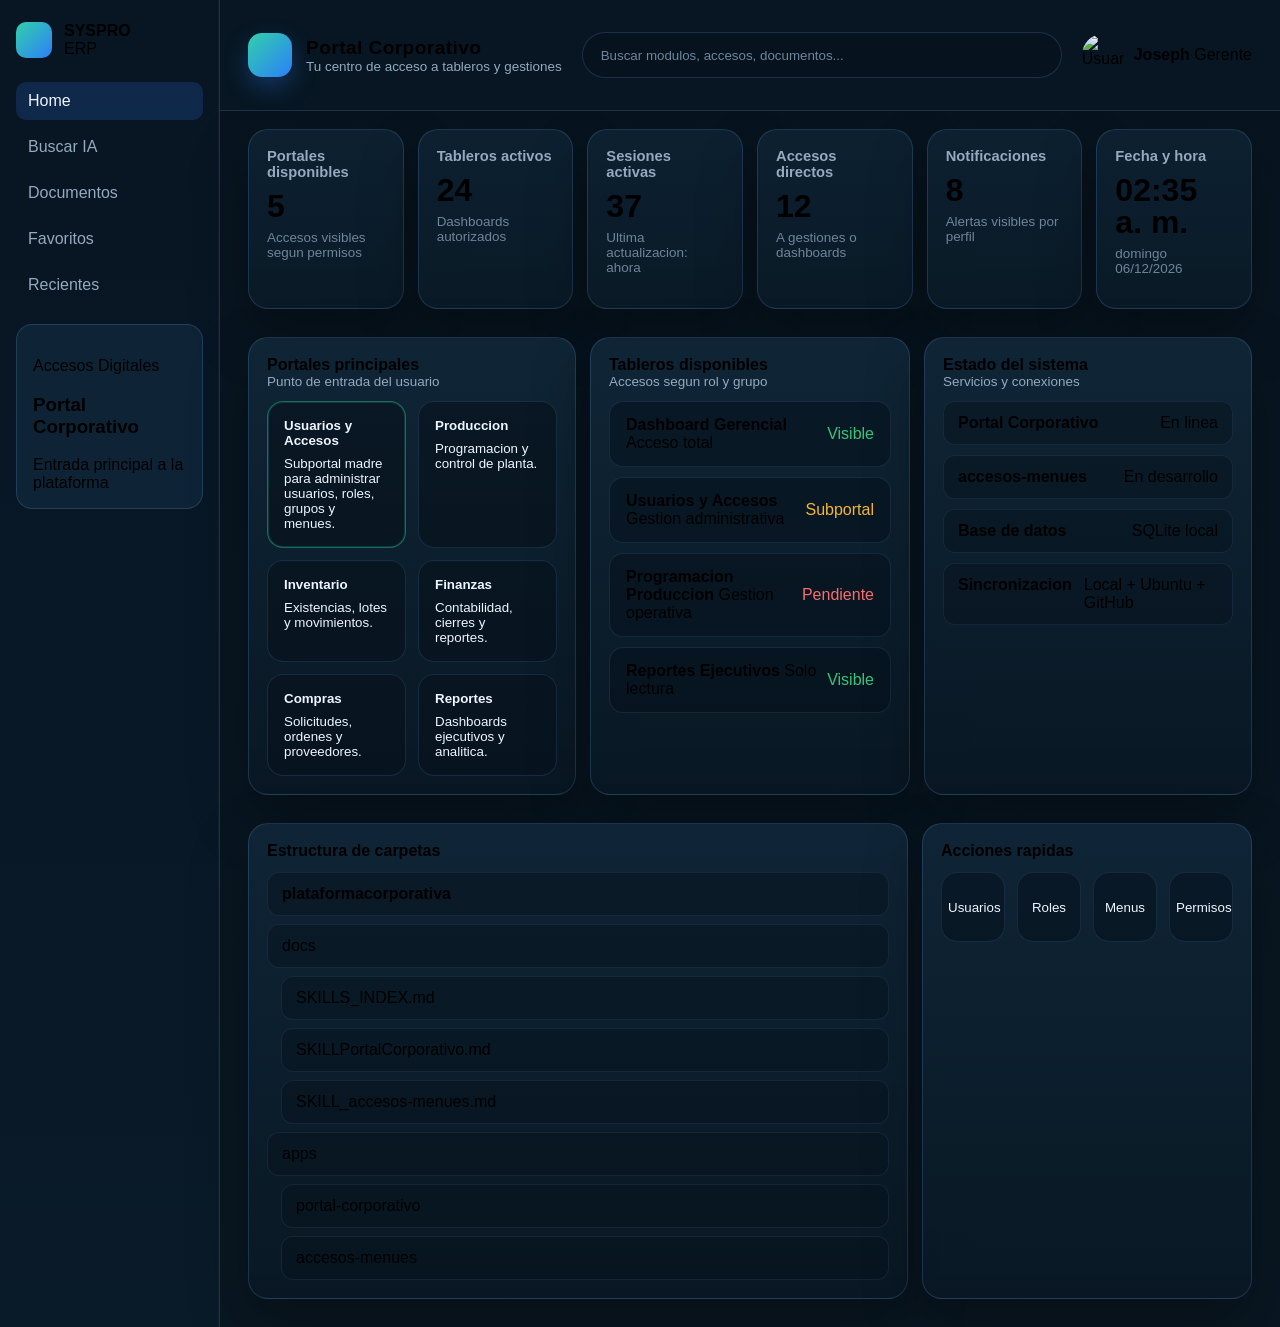
==== apps/portal-corporativo/index.html @ 5321701c "Auto sync plataformacorporativa" ====
<!doctype html>
<html lang="es">
  <head>
    <meta charset="utf-8" />
    <meta name="viewport" content="width=device-width, initial-scale=1" />
    <title>Portal Corporativo</title>
    <link rel="stylesheet" href="styles.css" />
  </head>
  <body>
    <div class="portal-corporativo-preview">
      <aside class="portal-sidebar preview-sidebar">
        <div class="preview-sidebar-brand">
          <div class="preview-brand-mark"></div>
          <div>
            <strong>SYSPRO</strong>
            <span>ERP</span>
          </div>
        </div>

        <nav class="preview-nav">
          <a class="active" href="#">Home</a>
          <a href="#">Buscar IA</a>
          <a href="#">Documentos</a>
          <a href="#">Favoritos</a>
          <a href="#">Recientes</a>
        </nav>

        <div class="preview-launch-card">
          <p>Accesos Digitales</p>
          <h3>Portal Corporativo</h3>
          <span>Entrada principal a la plataforma</span>
        </div>
      </aside>

      <section class="preview-content">
        <header class="portal-header">
          <div class="portal-brand">
            <div class="portal-brand-mark"></div>
            <div class="portal-brand-title">
              <strong>Portal Corporativo</strong>
              <span>Tu centro de acceso a tableros y gestiones</span>
            </div>
          </div>

          <div class="portal-search">
            <input id="search" type="search" placeholder="Buscar modulos, accesos, documentos..." />
          </div>

          <div class="preview-user">
            <img src="https://images.unsplash.com/photo-1500648767791-00dcc994a43e?w=120&h=120&fit=crop&crop=face" alt="Usuario" />
            <div>
              <strong>Joseph</strong>
              <span>Gerente</span>
            </div>
          </div>
        </header>

        <main>
          <section class="portal-kpi-grid">
            <article class="portal-kpi-card">
              <h4>Portales disponibles</h4>
              <div class="value">5</div>
              <div class="meta">Accesos visibles segun permisos</div>
            </article>
            <article class="portal-kpi-card">
              <h4>Tableros activos</h4>
              <div class="value">24</div>
              <div class="meta">Dashboards autorizados</div>
            </article>
            <article class="portal-kpi-card">
              <h4>Sesiones activas</h4>
              <div class="value">37</div>
              <div class="meta">Ultima actualizacion: ahora</div>
            </article>
            <article class="portal-kpi-card">
              <h4>Accesos directos</h4>
              <div class="value">12</div>
              <div class="meta">A gestiones o dashboards</div>
            </article>
            <article class="portal-kpi-card">
              <h4>Notificaciones</h4>
              <div class="value">8</div>
              <div class="meta">Alertas visibles por perfil</div>
            </article>
            <article class="portal-kpi-card">
              <h4>Fecha y hora</h4>
              <div class="value" id="clock">09:45</div>
              <div class="meta" id="date">Lunes, 20/05/2024</div>
            </article>
          </section>

          <section class="portal-main-grid preview-main-grid">
            <article class="portal-panel preview-panel">
              <div class="portal-panel-header">
                <div>
                  <h2 class="portal-panel-title">Portales principales</h2>
                  <div class="portal-panel-subtitle">Punto de entrada del usuario</div>
                </div>
              </div>
              <div class="preview-module-grid">
                <button class="preview-module primary" data-target="accesos-menues">
                  <strong>Usuarios y Accesos</strong>
                  <span>Subportal madre para administrar usuarios, roles, grupos y menues.</span>
                </button>
                <button class="preview-module">
                  <strong>Produccion</strong>
                  <span>Programacion y control de planta.</span>
                </button>
                <button class="preview-module">
                  <strong>Inventario</strong>
                  <span>Existencias, lotes y movimientos.</span>
                </button>
                <button class="preview-module">
                  <strong>Finanzas</strong>
                  <span>Contabilidad, cierres y reportes.</span>
                </button>
                <button class="preview-module">
                  <strong>Compras</strong>
                  <span>Solicitudes, ordenes y proveedores.</span>
                </button>
                <button class="preview-module">
                  <strong>Reportes</strong>
                  <span>Dashboards ejecutivos y analitica.</span>
                </button>
              </div>
            </article>

            <article class="portal-panel preview-panel">
              <div class="portal-panel-header">
                <div>
                  <h2 class="portal-panel-title">Tableros disponibles</h2>
                  <div class="portal-panel-subtitle">Accesos segun rol y grupo</div>
                </div>
              </div>
              <div class="portal-access-grid">
                <div class="portal-access-item">
                  <div>
                    <strong>Dashboard Gerencial</strong>
                    <span>Acceso total</span>
                  </div>
                  <span class="portal-badge-success">Visible</span>
                </div>
                <div class="portal-access-item">
                  <div>
                    <strong>Usuarios y Accesos</strong>
                    <span>Gestion administrativa</span>
                  </div>
                  <span class="portal-badge-warning">Subportal</span>
                </div>
                <div class="portal-access-item">
                  <div>
                    <strong>Programacion Produccion</strong>
                    <span>Gestion operativa</span>
                  </div>
                  <span class="portal-badge-danger">Pendiente</span>
                </div>
                <div class="portal-access-item">
                  <div>
                    <strong>Reportes Ejecutivos</strong>
                    <span>Solo lectura</span>
                  </div>
                  <span class="portal-badge-success">Visible</span>
                </div>
              </div>
            </article>

            <article class="portal-panel preview-panel">
              <div class="portal-panel-header">
                <div>
                  <h2 class="portal-panel-title">Estado del sistema</h2>
                  <div class="portal-panel-subtitle">Servicios y conexiones</div>
                </div>
              </div>
              <div class="preview-status-stack">
                <div><strong>Portal Corporativo</strong><span>En linea</span></div>
                <div><strong>accesos-menues</strong><span>En desarrollo</span></div>
                <div><strong>Base de datos</strong><span>SQLite local</span></div>
                <div><strong>Sincronizacion</strong><span>Local + Ubuntu + GitHub</span></div>
              </div>
            </article>
          </section>

          <section class="portal-bottom-grid preview-bottom-grid">
            <article class="portal-footer-card">
              <h3>Estructura de carpetas</h3>
              <div class="preview-tree">
                <div class="tree-node root">plataformacorporativa</div>
                <div class="tree-node">docs</div>
                <div class="tree-node indent">SKILLS_INDEX.md</div>
                <div class="tree-node indent">SKILLPortalCorporativo.md</div>
                <div class="tree-node indent">SKILL_accesos-menues.md</div>
                <div class="tree-node">apps</div>
                <div class="tree-node indent">portal-corporativo</div>
                <div class="tree-node indent">accesos-menues</div>
              </div>
            </article>

            <article class="portal-footer-card">
              <h3>Acciones rapidas</h3>
              <div class="portal-actions preview-actions">
                <button class="portal-action">Usuarios</button>
                <button class="portal-action">Roles</button>
                <button class="portal-action">Menus</button>
                <button class="portal-action">Permisos</button>
              </div>
            </article>
          </section>
        </main>
      </section>
    </div>
    <script src="app.js"></script>
  </body>
</html>
---- apps/portal-corporativo/styles.css ----
@import url("../../docs/SKILLPortalCorporativo.css");

html,
body {
  margin: 0;
  min-height: 100%;
  background: #07141f;
}

body {
  font-family: var(--pc-font);
}

.portal-corporativo-preview {
  min-height: 100vh;
  display: grid;
  grid-template-columns: 220px 1fr;
  background: linear-gradient(180deg, #07141f 0%, #091722 100%);
}

.preview-sidebar {
  padding: 22px 16px;
}

.preview-sidebar-brand {
  display: flex;
  align-items: center;
  gap: 12px;
  margin-bottom: 24px;
}

.preview-sidebar-brand strong,
.preview-sidebar-brand span {
  display: block;
}

.preview-brand-mark {
  width: 36px;
  height: 36px;
  border-radius: 10px;
  background: linear-gradient(135deg, #31d0aa 0%, #2d7ff9 100%);
}

.preview-nav {
  display: grid;
  gap: 8px;
}

.preview-nav a {
  color: var(--pc-text-muted);
  text-decoration: none;
  padding: 10px 12px;
  border-radius: 10px;
}

.preview-nav a.active,
.preview-nav a:hover {
  background: rgba(45, 127, 249, 0.18);
  color: var(--pc-text);
}

.preview-launch-card {
  margin-top: 20px;
  padding: 16px;
  border-radius: 16px;
  border: 1px solid var(--pc-border);
  background: rgba(16, 38, 56, 0.92);
}

.preview-content {
  min-width: 0;
}

.preview-user {
  display: flex;
  align-items: center;
  gap: 10px;
}

.preview-user img {
  width: 42px;
  height: 42px;
  border-radius: 50%;
  object-fit: cover;
}

.preview-main-grid {
  margin-top: 14px;
}

.preview-panel {
  min-height: 290px;
}

.preview-module-grid {
  display: grid;
  grid-template-columns: repeat(2, minmax(0, 1fr));
  gap: 12px;
  padding: 0 18px 18px;
}

.preview-module {
  display: grid;
  gap: 8px;
  align-content: start;
  text-align: left;
  padding: 16px;
  border-radius: 16px;
  border: 1px solid rgba(124, 177, 255, 0.14);
  background: rgba(7, 18, 28, 0.6);
  color: var(--pc-text);
  cursor: pointer;
}

.preview-module.primary {
  border-color: rgba(49, 208, 170, 0.45);
  box-shadow: 0 0 0 1px rgba(49, 208, 170, 0.18) inset;
}

.preview-status-stack {
  display: grid;
  gap: 10px;
  padding: 0 18px 18px;
}

.preview-status-stack div,
.preview-tree .tree-node {
  display: flex;
  justify-content: space-between;
  gap: 12px;
  padding: 12px 14px;
  border-radius: 12px;
  border: 1px solid rgba(124, 177, 255, 0.1);
  background: rgba(7, 18, 28, 0.5);
}

.preview-tree {
  display: grid;
  gap: 8px;
}

.preview-tree .root {
  font-weight: 700;
}

.preview-tree .indent {
  margin-left: 14px;
}

.preview-actions .portal-action {
  min-height: 70px;
}

@media (max-width: 1100px) {
  .portal-corporativo-preview {
    grid-template-columns: 1fr;
  }

  .preview-sidebar {
    display: none;
  }

  .portal-kpi-grid,
  .portal-main-grid,
  .portal-bottom-grid,
  .preview-module-grid {
    grid-template-columns: 1fr;
  }
}
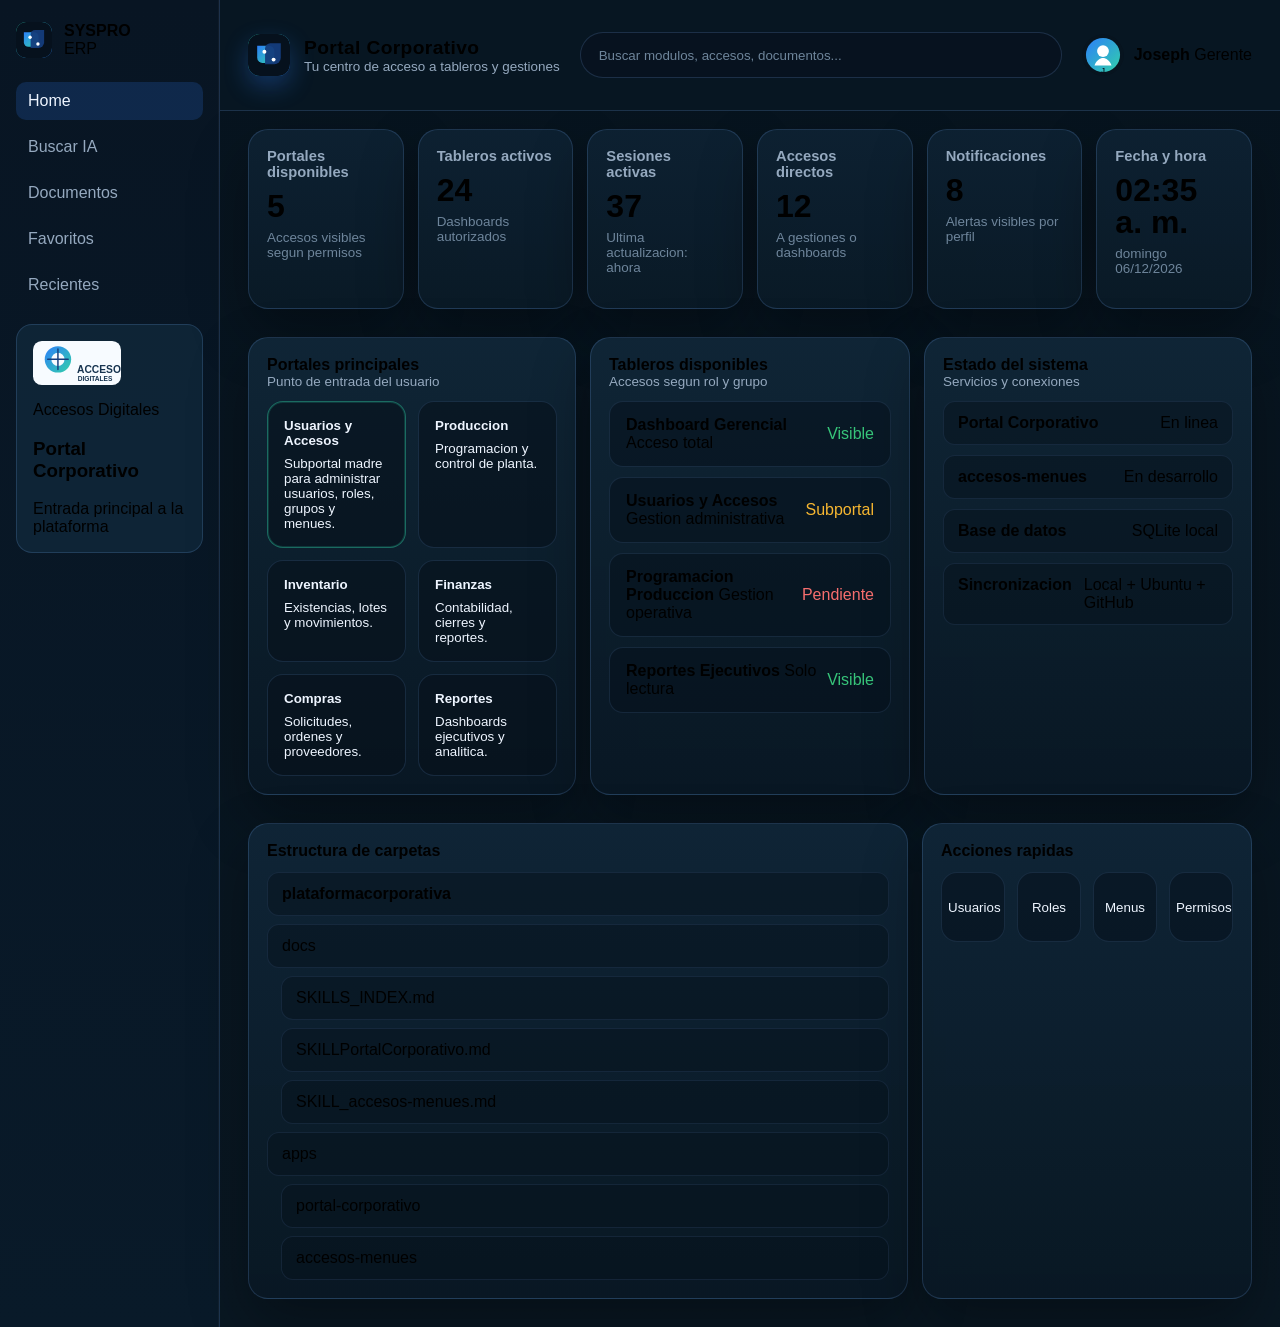
==== commit 673972ac: "Apply Gemini QA findings: platform contract, accessibility, assets, alembic" ====
--- a/apps/portal-corporativo/index.html
+++ b/apps/portal-corporativo/index.html
@@ -10,14 +10,14 @@
     <div class="portal-corporativo-preview">
       <aside class="portal-sidebar preview-sidebar">
         <div class="preview-sidebar-brand">
-          <div class="preview-brand-mark"></div>
+          <img class="preview-brand-mark" src="assets/brand-portal-corporativo.svg" alt="Portal Corporativo">
           <div>
             <strong>SYSPRO</strong>
             <span>ERP</span>
           </div>
         </div>
 
-        <nav class="preview-nav">
+        <nav class="preview-nav" aria-label="Navegacion principal">
           <a class="active" href="#">Home</a>
           <a href="#">Buscar IA</a>
           <a href="#">Documentos</a>
@@ -26,6 +26,7 @@
         </nav>
 
         <div class="preview-launch-card">
+          <img class="preview-launch-logo" src="assets/brand-accesos-digitales.svg" alt="Accesos Digitales">
           <p>Accesos Digitales</p>
           <h3>Portal Corporativo</h3>
           <span>Entrada principal a la plataforma</span>
@@ -35,7 +36,7 @@
       <section class="preview-content">
         <header class="portal-header">
           <div class="portal-brand">
-            <div class="portal-brand-mark"></div>
+            <img class="portal-brand-mark" src="assets/brand-portal-corporativo.svg" alt="Portal Corporativo">
             <div class="portal-brand-title">
               <strong>Portal Corporativo</strong>
               <span>Tu centro de acceso a tableros y gestiones</span>
@@ -47,7 +48,7 @@
           </div>
 
           <div class="preview-user">
-            <img src="https://images.unsplash.com/photo-1500648767791-00dcc994a43e?w=120&h=120&fit=crop&crop=face" alt="Usuario" />
+            <img src="assets/avatar-joseph.svg" alt="Joseph, Gerente" />
             <div>
               <strong>Joseph</strong>
               <span>Gerente</span>
@@ -84,7 +85,7 @@
             </article>
             <article class="portal-kpi-card">
               <h4>Fecha y hora</h4>
-              <div class="value" id="clock">09:45</div>
+              <div class="value" id="clock" aria-live="polite">09:45</div>
               <div class="meta" id="date">Lunes, 20/05/2024</div>
             </article>
           </section>
@@ -211,4 +212,3 @@
     <script src="app.js"></script>
   </body>
 </html>
-
--- a/apps/portal-corporativo/styles.css
+++ b/apps/portal-corporativo/styles.css
@@ -27,6 +27,14 @@
   align-items: center;
   gap: 12px;
   margin-bottom: 24px;
+}
+
+.preview-brand-mark,
+.portal-brand-mark {
+  width: 42px;
+  height: 42px;
+  border-radius: 12px;
+  object-fit: contain;
 }
 
 .preview-sidebar-brand strong,
@@ -65,6 +73,13 @@
   border-radius: 16px;
   border: 1px solid var(--pc-border);
   background: rgba(16, 38, 56, 0.92);
+}
+
+.preview-launch-logo {
+  width: 88px;
+  height: auto;
+  display: block;
+  margin-bottom: 10px;
 }
 
 .preview-content {
@@ -167,4 +182,3 @@
     grid-template-columns: 1fr;
   }
 }
-
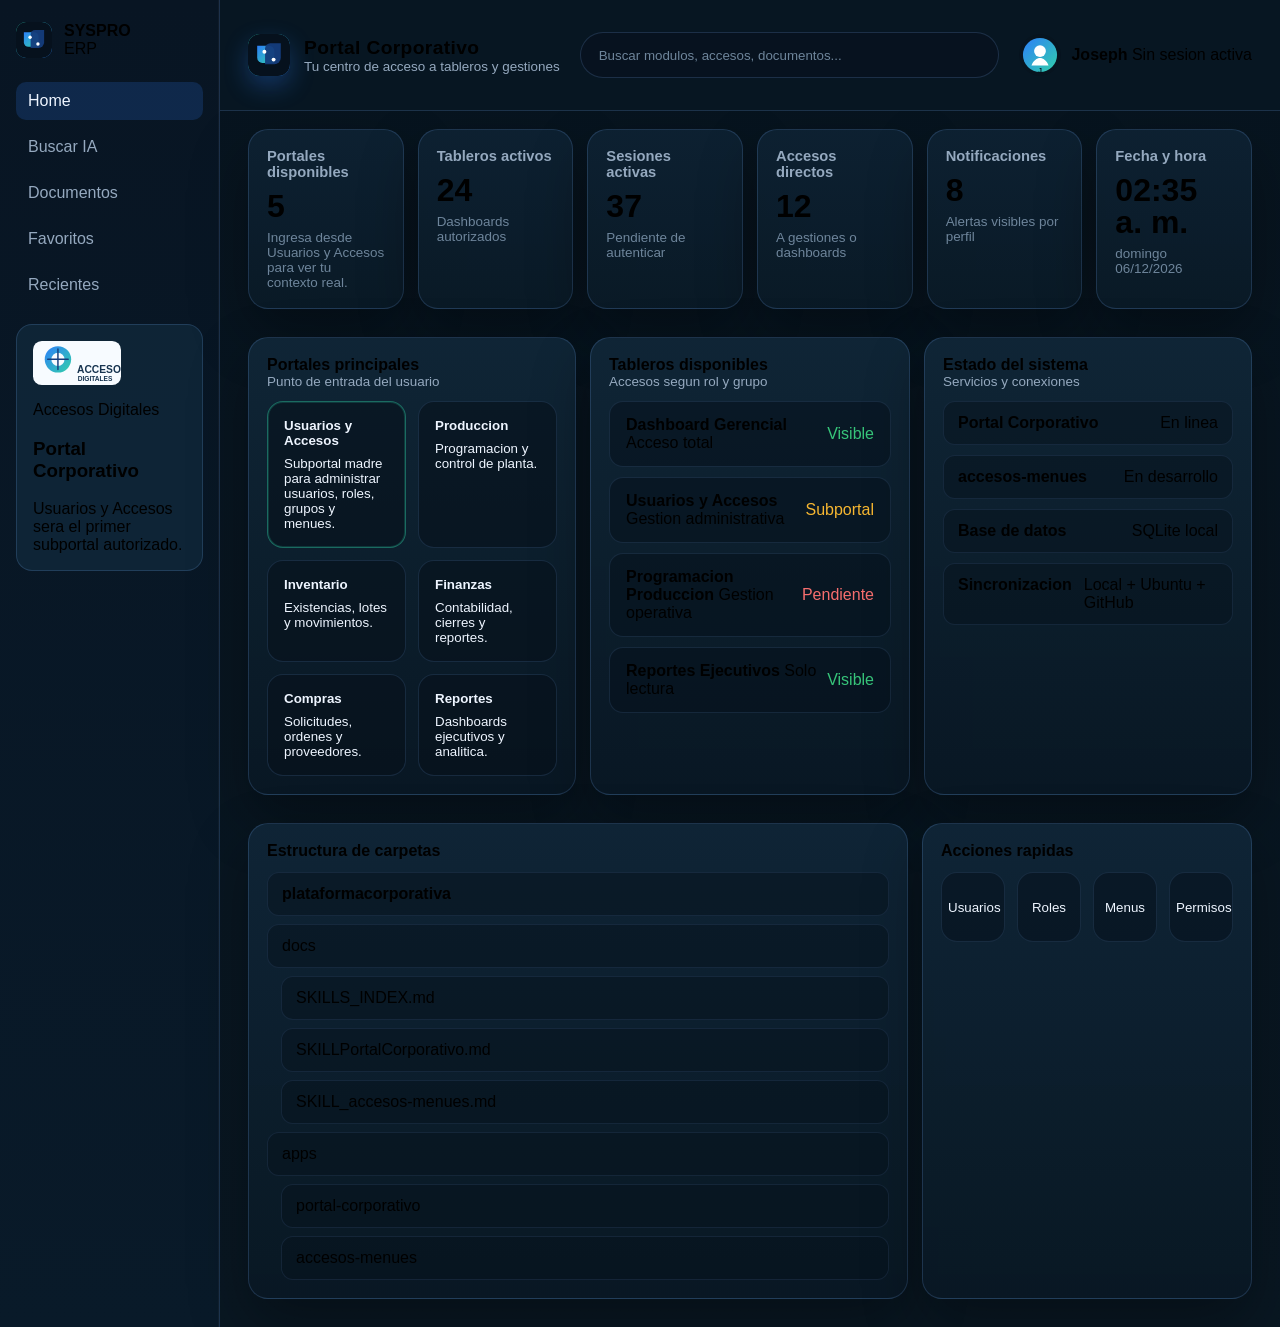
==== commit 388adc1d: "Apply Codex QA findings to portal corporativo and accesos-menues" ====
--- a/apps/portal-corporativo/index.html
+++ b/apps/portal-corporativo/index.html
@@ -25,22 +25,22 @@
           <a href="#">Recientes</a>
         </nav>
 
-        <div class="preview-launch-card">
-          <img class="preview-launch-logo" src="assets/brand-accesos-digitales.svg" alt="Accesos Digitales">
-          <p>Accesos Digitales</p>
-          <h3>Portal Corporativo</h3>
-          <span>Entrada principal a la plataforma</span>
-        </div>
-      </aside>
+          <div class="preview-launch-card">
+            <img class="preview-launch-logo" src="assets/brand-accesos-digitales.svg" alt="Accesos Digitales">
+            <p>Accesos Digitales</p>
+            <h3>Portal Corporativo</h3>
+            <span id="portalLaunchStatus">Entrada principal a la plataforma</span>
+          </div>
+        </aside>
 
       <section class="preview-content">
         <header class="portal-header">
           <div class="portal-brand">
             <img class="portal-brand-mark" src="assets/brand-portal-corporativo.svg" alt="Portal Corporativo">
-            <div class="portal-brand-title">
-              <strong>Portal Corporativo</strong>
-              <span>Tu centro de acceso a tableros y gestiones</span>
-            </div>
+          <div class="portal-brand-title">
+            <strong>Portal Corporativo</strong>
+            <span id="portalWelcome">Tu centro de acceso a tableros y gestiones</span>
+          </div>
           </div>
 
           <div class="portal-search">
@@ -51,7 +51,7 @@
             <img src="assets/avatar-joseph.svg" alt="Joseph, Gerente" />
             <div>
               <strong>Joseph</strong>
-              <span>Gerente</span>
+              <span id="sessionBadge">Gerente</span>
             </div>
           </div>
         </header>
@@ -61,7 +61,7 @@
             <article class="portal-kpi-card">
               <h4>Portales disponibles</h4>
               <div class="value">5</div>
-              <div class="meta">Accesos visibles segun permisos</div>
+              <div class="meta" id="sessionSummary">Accesos visibles segun permisos</div>
             </article>
             <article class="portal-kpi-card">
               <h4>Tableros activos</h4>
@@ -71,7 +71,7 @@
             <article class="portal-kpi-card">
               <h4>Sesiones activas</h4>
               <div class="value">37</div>
-              <div class="meta">Ultima actualizacion: ahora</div>
+              <div class="meta" id="sessionStatus">Ultima actualizacion: ahora</div>
             </article>
             <article class="portal-kpi-card">
               <h4>Accesos directos</h4>
@@ -98,7 +98,7 @@
                   <div class="portal-panel-subtitle">Punto de entrada del usuario</div>
                 </div>
               </div>
-              <div class="preview-module-grid">
+              <div class="preview-module-grid" id="portalModules">
                 <button class="preview-module primary" data-target="accesos-menues">
                   <strong>Usuarios y Accesos</strong>
                   <span>Subportal madre para administrar usuarios, roles, grupos y menues.</span>
@@ -133,7 +133,7 @@
                   <div class="portal-panel-subtitle">Accesos segun rol y grupo</div>
                 </div>
               </div>
-              <div class="portal-access-grid">
+              <div class="portal-access-grid" id="portalAccessList">
                 <div class="portal-access-item">
                   <div>
                     <strong>Dashboard Gerencial</strong>
@@ -172,7 +172,7 @@
                   <div class="portal-panel-subtitle">Servicios y conexiones</div>
                 </div>
               </div>
-              <div class="preview-status-stack">
+              <div class="preview-status-stack" id="portalStatusStack">
                 <div><strong>Portal Corporativo</strong><span>En linea</span></div>
                 <div><strong>accesos-menues</strong><span>En desarrollo</span></div>
                 <div><strong>Base de datos</strong><span>SQLite local</span></div>
@@ -184,7 +184,7 @@
           <section class="portal-bottom-grid preview-bottom-grid">
             <article class="portal-footer-card">
               <h3>Estructura de carpetas</h3>
-              <div class="preview-tree">
+              <div class="preview-tree" id="portalTree">
                 <div class="tree-node root">plataformacorporativa</div>
                 <div class="tree-node">docs</div>
                 <div class="tree-node indent">SKILLS_INDEX.md</div>
@@ -198,7 +198,7 @@
 
             <article class="portal-footer-card">
               <h3>Acciones rapidas</h3>
-              <div class="portal-actions preview-actions">
+              <div class="portal-actions preview-actions" id="portalQuickActions">
                 <button class="portal-action">Usuarios</button>
                 <button class="portal-action">Roles</button>
                 <button class="portal-action">Menus</button>
--- a/apps/portal-corporativo/styles.css
+++ b/apps/portal-corporativo/styles.css
@@ -138,6 +138,46 @@
   padding: 0 18px 18px;
 }
 
+.portal-notification,
+.portal-notification-info,
+.portal-notification-success {
+  display: grid;
+  gap: 4px;
+  padding: 12px 14px;
+  border-radius: 12px;
+  border: 1px solid rgba(124, 177, 255, 0.1);
+  background: rgba(7, 18, 28, 0.5);
+}
+
+.portal-notification strong {
+  font-size: 14px;
+}
+
+.portal-notification span {
+  color: var(--pc-text-muted);
+  font-size: 12px;
+}
+
+.portal-tag {
+  display: inline-flex;
+  align-items: center;
+  gap: 6px;
+  margin: 6px 8px 0 0;
+  padding: 6px 10px;
+  border-radius: 999px;
+  background: rgba(45, 127, 249, 0.16);
+  color: var(--pc-text);
+  font-size: 12px;
+}
+
+.portal-brand strong {
+  display: block;
+}
+
+.portal-brand span {
+  display: block;
+}
+
 .preview-status-stack div,
 .preview-tree .tree-node {
   display: flex;
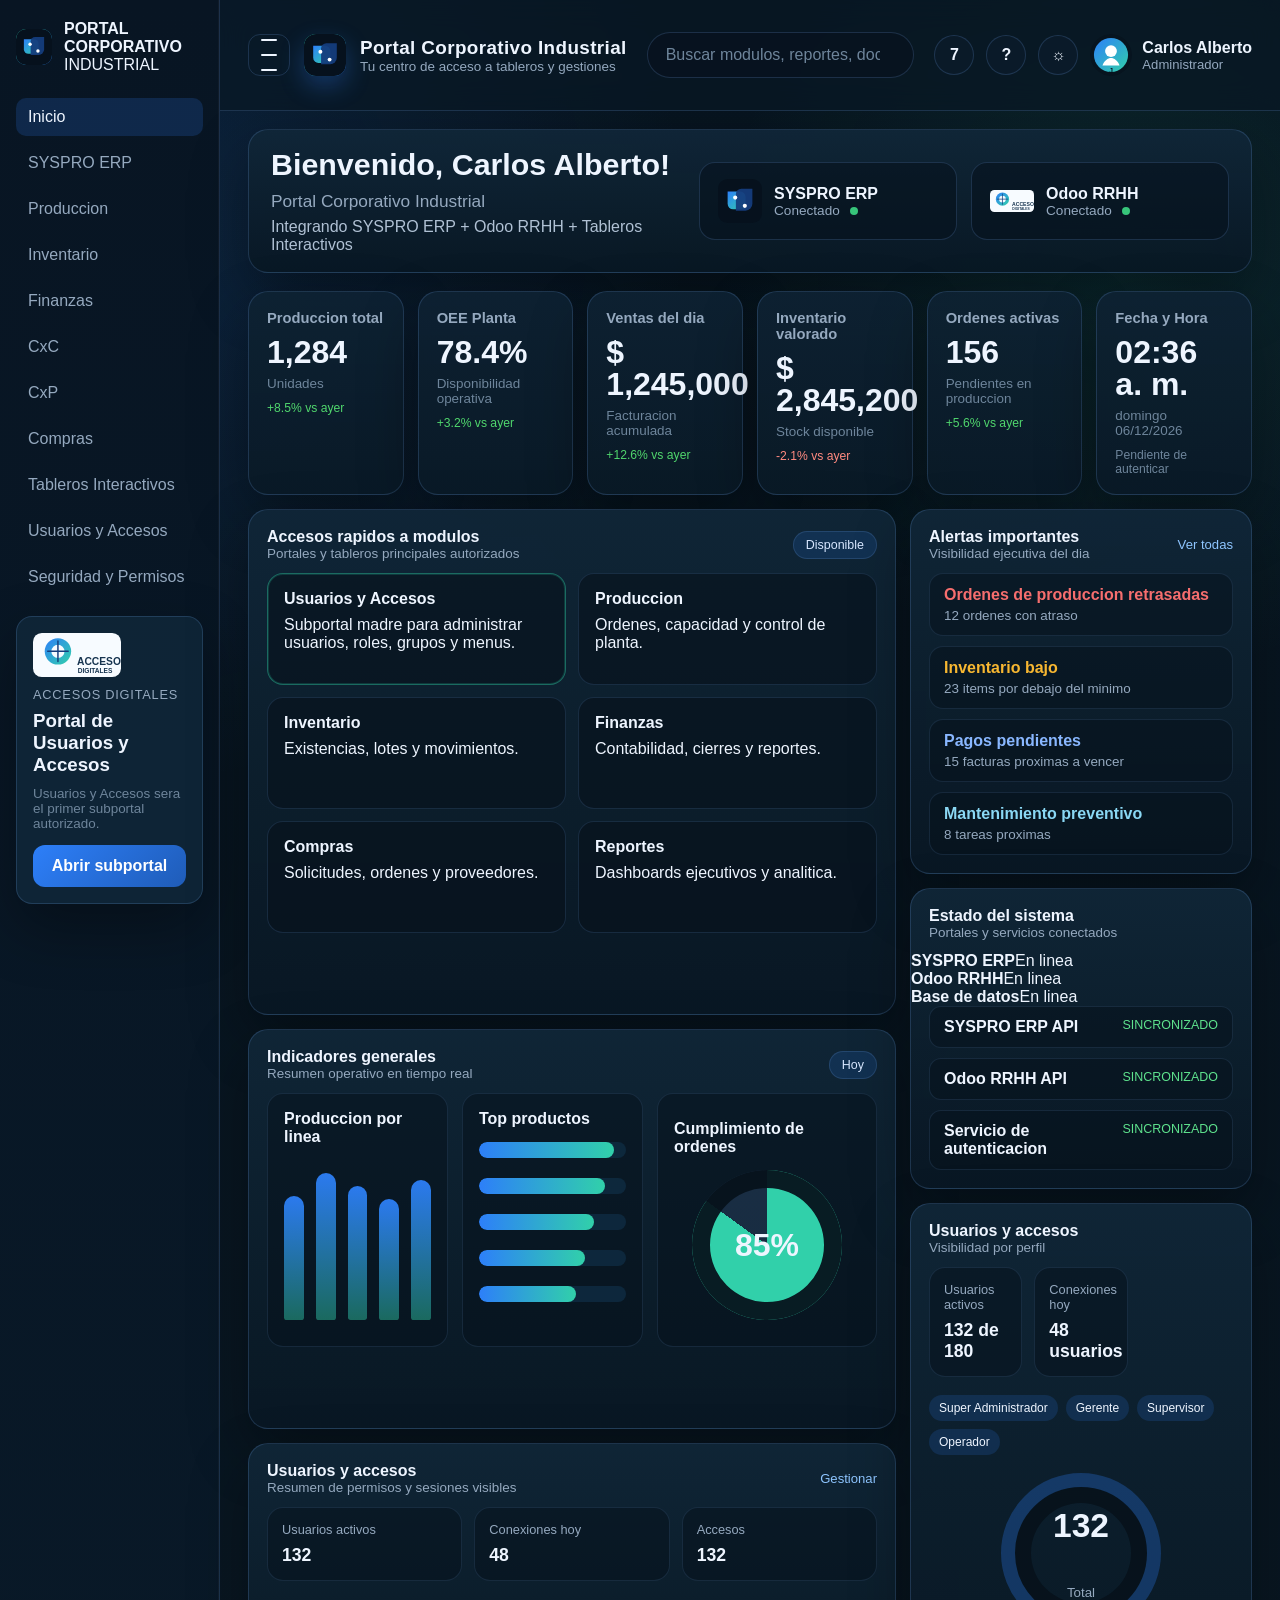
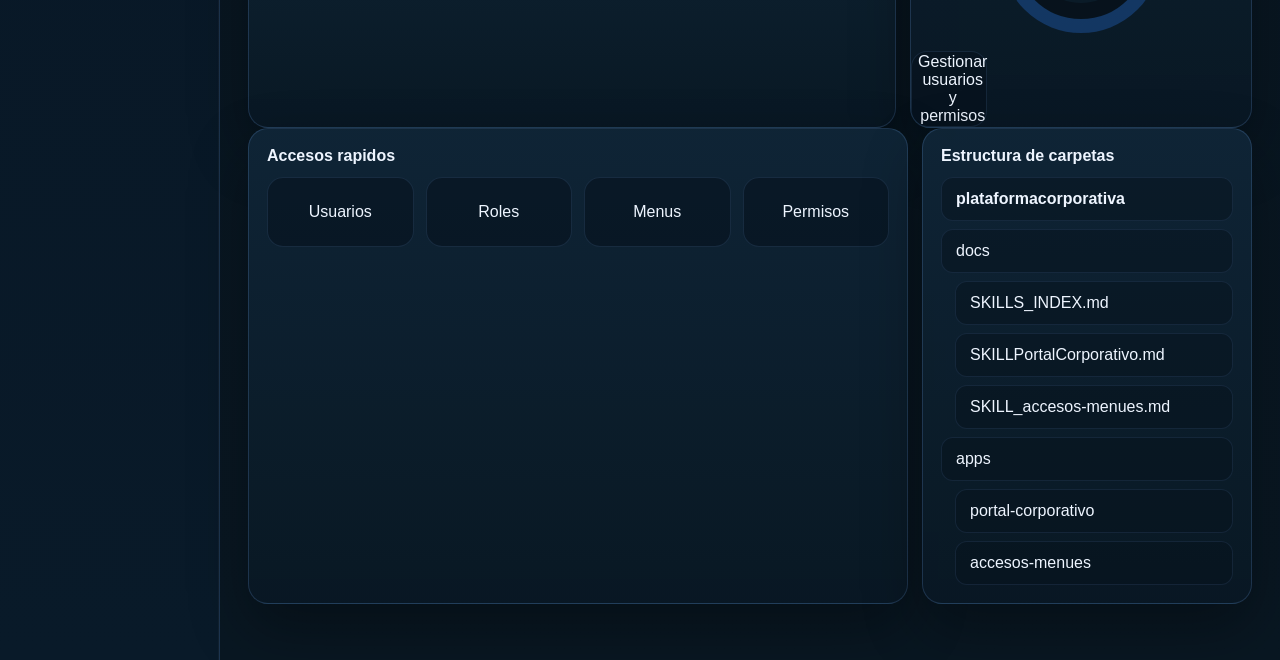
==== commit f5fbc7ff: "Rebuild Portal Corporativo to match industrial mockup" ====
--- a/apps/portal-corporativo/index.html
+++ b/apps/portal-corporativo/index.html
@@ -12,176 +12,330 @@
         <div class="preview-sidebar-brand">
           <img class="preview-brand-mark" src="assets/brand-portal-corporativo.svg" alt="Portal Corporativo">
           <div>
-            <strong>SYSPRO</strong>
-            <span>ERP</span>
+            <strong>PORTAL CORPORATIVO</strong>
+            <span>INDUSTRIAL</span>
           </div>
         </div>
 
         <nav class="preview-nav" aria-label="Navegacion principal">
-          <a class="active" href="#">Home</a>
-          <a href="#">Buscar IA</a>
-          <a href="#">Documentos</a>
-          <a href="#">Favoritos</a>
-          <a href="#">Recientes</a>
+          <a class="active" href="#">Inicio</a>
+          <a href="#">SYSPRO ERP</a>
+          <a href="#">Produccion</a>
+          <a href="#">Inventario</a>
+          <a href="#">Finanzas</a>
+          <a href="#">CxC</a>
+          <a href="#">CxP</a>
+          <a href="#">Compras</a>
+          <a href="#">Tableros Interactivos</a>
+          <a href="#">Usuarios y Accesos</a>
+          <a href="#">Seguridad y Permisos</a>
         </nav>
 
-          <div class="preview-launch-card">
-            <img class="preview-launch-logo" src="assets/brand-accesos-digitales.svg" alt="Accesos Digitales">
-            <p>Accesos Digitales</p>
-            <h3>Portal Corporativo</h3>
-            <span id="portalLaunchStatus">Entrada principal a la plataforma</span>
-          </div>
-        </aside>
+        <div class="preview-launch-card">
+          <img class="preview-launch-logo" src="assets/brand-accesos-digitales.svg" alt="Accesos Digitales">
+          <p>Accesos Digitales</p>
+          <h3>Portal de Usuarios y Accesos</h3>
+          <span id="portalLaunchStatus">Entrada principal para administracion de usuarios, roles y permisos</span>
+          <button class="portal-launch-button" type="button" data-target="accesos-menues">
+            Abrir subportal
+          </button>
+        </div>
+      </aside>
 
       <section class="preview-content">
         <header class="portal-header">
-          <div class="portal-brand">
-            <img class="portal-brand-mark" src="assets/brand-portal-corporativo.svg" alt="Portal Corporativo">
-          <div class="portal-brand-title">
-            <strong>Portal Corporativo</strong>
-            <span id="portalWelcome">Tu centro de acceso a tableros y gestiones</span>
+          <div class="portal-header-left">
+            <button class="portal-menu-toggle" type="button" aria-label="Abrir menu">
+              <span></span>
+              <span></span>
+              <span></span>
+            </button>
+            <div class="portal-brand">
+              <img class="portal-brand-mark" src="assets/brand-portal-corporativo.svg" alt="Portal Corporativo">
+              <div class="portal-brand-title">
+                <strong>Portal Corporativo Industrial</strong>
+                <span id="portalWelcome">Integrando acceso, operacion y analitica</span>
+              </div>
+            </div>
           </div>
+
+          <div class="portal-search">
+            <input id="search" type="search" placeholder="Buscar modulos, reportes, documentos, usuarios..." />
           </div>
 
-          <div class="portal-search">
-            <input id="search" type="search" placeholder="Buscar modulos, accesos, documentos..." />
-          </div>
-
-          <div class="preview-user">
-            <img src="assets/avatar-joseph.svg" alt="Joseph, Gerente" />
-            <div>
-              <strong>Joseph</strong>
-              <span id="sessionBadge">Gerente</span>
+          <div class="portal-toolbar">
+            <button class="portal-toolbar-icon" type="button" aria-label="Notificaciones">7</button>
+            <button class="portal-toolbar-icon" type="button" aria-label="Ayuda">?</button>
+            <button class="portal-toolbar-icon" type="button" aria-label="Tema">☼</button>
+            <div class="preview-user">
+              <img src="assets/avatar-joseph.svg" alt="Joseph, Gerente" />
+              <div>
+                <strong>Carlos Alberto</strong>
+                <span>Administrador</span>
+              </div>
             </div>
           </div>
         </header>
 
-        <main>
+        <main class="portal-dashboard">
+          <section class="portal-hero">
+            <div class="portal-hero-copy">
+              <h1>Bienvenido, Carlos Alberto!</h1>
+              <p>Portal Corporativo Industrial</p>
+              <span>Integrando SYSPRO ERP + Odoo RRHH + Tableros Interactivos</span>
+            </div>
+
+            <div class="portal-hero-badges">
+              <article class="portal-hero-badge">
+                <img src="assets/brand-portal-corporativo.svg" alt="" />
+                <div>
+                  <strong>SYSPRO ERP</strong>
+                  <span>Conectado <i></i></span>
+                </div>
+              </article>
+              <article class="portal-hero-badge">
+                <img src="assets/brand-accesos-digitales.svg" alt="" />
+                <div>
+                  <strong>Odoo RRHH</strong>
+                  <span>Conectado <i></i></span>
+                </div>
+              </article>
+            </div>
+          </section>
+
           <section class="portal-kpi-grid">
             <article class="portal-kpi-card">
-              <h4>Portales disponibles</h4>
-              <div class="value">5</div>
-              <div class="meta" id="sessionSummary">Accesos visibles segun permisos</div>
-            </article>
-            <article class="portal-kpi-card">
-              <h4>Tableros activos</h4>
-              <div class="value">24</div>
-              <div class="meta">Dashboards autorizados</div>
-            </article>
-            <article class="portal-kpi-card">
-              <h4>Sesiones activas</h4>
-              <div class="value">37</div>
-              <div class="meta" id="sessionStatus">Ultima actualizacion: ahora</div>
-            </article>
-            <article class="portal-kpi-card">
-              <h4>Accesos directos</h4>
-              <div class="value">12</div>
-              <div class="meta">A gestiones o dashboards</div>
-            </article>
-            <article class="portal-kpi-card">
-              <h4>Notificaciones</h4>
-              <div class="value">8</div>
-              <div class="meta">Alertas visibles por perfil</div>
-            </article>
-            <article class="portal-kpi-card">
-              <h4>Fecha y hora</h4>
-              <div class="value" id="clock" aria-live="polite">09:45</div>
-              <div class="meta" id="date">Lunes, 20/05/2024</div>
+              <h4>Produccion total</h4>
+              <div class="value">1,284</div>
+              <div class="meta">Unidades</div>
+              <div class="trend trend-up">+8.5% vs ayer</div>
+            </article>
+            <article class="portal-kpi-card">
+              <h4>OEE Planta</h4>
+              <div class="value">78.4%</div>
+              <div class="meta">Disponibilidad operativa</div>
+              <div class="trend trend-up">+3.2% vs ayer</div>
+            </article>
+            <article class="portal-kpi-card">
+              <h4>Ventas del dia</h4>
+              <div class="value">$ 1,245,000</div>
+              <div class="meta">Facturacion acumulada</div>
+              <div class="trend trend-up">+12.6% vs ayer</div>
+            </article>
+            <article class="portal-kpi-card">
+              <h4>Inventario valorado</h4>
+              <div class="value">$ 2,845,200</div>
+              <div class="meta">Stock disponible</div>
+              <div class="trend trend-down">-2.1% vs ayer</div>
+            </article>
+            <article class="portal-kpi-card">
+              <h4>Ordenes activas</h4>
+              <div class="value">156</div>
+              <div class="meta">Pendientes en produccion</div>
+              <div class="trend trend-up">+5.6% vs ayer</div>
+            </article>
+            <article class="portal-kpi-card">
+              <h4>Fecha y Hora</h4>
+              <div class="value" id="clock" aria-live="polite">09:45 AM</div>
+              <div class="meta" id="date">20/05/2024</div>
+              <div class="trend" id="sessionStatus">Lunes</div>
             </article>
           </section>
 
-          <section class="portal-main-grid preview-main-grid">
-            <article class="portal-panel preview-panel">
-              <div class="portal-panel-header">
-                <div>
-                  <h2 class="portal-panel-title">Portales principales</h2>
-                  <div class="portal-panel-subtitle">Punto de entrada del usuario</div>
-                </div>
+          <section class="portal-layout">
+            <div class="portal-layout-main">
+              <article class="portal-panel portal-table-panel">
+                <div class="portal-panel-header">
+                  <div>
+                    <h2 class="portal-panel-title">Accesos rapidos a modulos</h2>
+                    <div class="portal-panel-subtitle">Portales y tableros principales autorizados</div>
+                  </div>
+                  <span class="portal-pill">Disponible</span>
+                </div>
+                <div class="preview-module-grid" id="portalModules">
+                  <button class="preview-module primary" data-target="accesos-menues">
+                    <strong>Usuarios y Accesos</strong>
+                    <span>Subportal madre para administrar usuarios, roles, grupos y menus.</span>
+                  </button>
+                  <button class="preview-module">
+                    <strong>Produccion</strong>
+                    <span>Ordenes, capacidad y control de planta.</span>
+                  </button>
+                  <button class="preview-module">
+                    <strong>Inventario</strong>
+                    <span>Existencias, lotes y movimientos.</span>
+                  </button>
+                  <button class="preview-module">
+                    <strong>Finanzas</strong>
+                    <span>Contabilidad, cierres y reportes.</span>
+                  </button>
+                  <button class="preview-module">
+                    <strong>Compras</strong>
+                    <span>Solicitudes, ordenes y proveedores.</span>
+                  </button>
+                  <button class="preview-module">
+                    <strong>Reportes</strong>
+                    <span>Dashboards ejecutivos y analitica.</span>
+                  </button>
+                </div>
+              </article>
+
+              <article class="portal-panel portal-table-panel">
+                <div class="portal-panel-header">
+                  <div>
+                    <h2 class="portal-panel-title">Indicadores generales</h2>
+                    <div class="portal-panel-subtitle">Resumen operativo en tiempo real</div>
+                  </div>
+                  <span class="portal-pill">Hoy</span>
+                </div>
+                <div class="portal-charts-grid">
+                  <div class="portal-chart-card">
+                    <strong>Produccion por linea</strong>
+                    <div class="portal-bars">
+                      <span style="height: 78%"></span>
+                      <span style="height: 92%"></span>
+                      <span style="height: 84%"></span>
+                      <span style="height: 76%"></span>
+                      <span style="height: 88%"></span>
+                    </div>
+                  </div>
+                  <div class="portal-chart-card">
+                    <strong>Top productos</strong>
+                    <div class="portal-horizontal-bars">
+                      <span><i style="width: 92%"></i></span>
+                      <span><i style="width: 86%"></i></span>
+                      <span><i style="width: 78%"></i></span>
+                      <span><i style="width: 72%"></i></span>
+                      <span><i style="width: 66%"></i></span>
+                    </div>
+                  </div>
+                  <div class="portal-chart-card portal-donut-card">
+                    <strong>Cumplimiento de ordenes</strong>
+                    <div class="portal-donut">
+                      <span>85%</span>
+                    </div>
+                  </div>
+                </div>
+              </article>
+
+              <article class="portal-panel portal-table-panel">
+                <div class="portal-panel-header">
+                  <div>
+                    <h2 class="portal-panel-title">Usuarios y accesos</h2>
+                    <div class="portal-panel-subtitle">Resumen de permisos y sesiones visibles</div>
+                  </div>
+                  <a href="#" class="portal-link">Gestionar</a>
+                </div>
+                <div class="portal-access-summary">
+                  <div class="portal-mini-card">
+                    <span>Usuarios activos</span>
+                    <strong>132</strong>
+                  </div>
+                  <div class="portal-mini-card">
+                    <span>Conexiones hoy</span>
+                    <strong>48</strong>
+                  </div>
+                  <div class="portal-mini-card portal-mini-card-chart">
+                    <span>Accesos</span>
+                    <strong>132</strong>
+                  </div>
+                </div>
+              </article>
+            </div>
+
+            <aside class="portal-layout-aside">
+              <article class="portal-panel portal-side-panel">
+                <div class="portal-panel-header">
+                  <div>
+                    <h2 class="portal-panel-title">Alertas importantes</h2>
+                    <div class="portal-panel-subtitle">Visibilidad ejecutiva del dia</div>
+                  </div>
+                  <a href="#" class="portal-link">Ver todas</a>
+                </div>
+                <div class="portal-alert-list" id="portalNotifications">
+                  <div class="portal-alert critical">
+                    <strong>Ordenes de produccion retrasadas</strong>
+                    <span>12 ordenes con atraso</span>
+                  </div>
+                  <div class="portal-alert warning">
+                    <strong>Inventario bajo</strong>
+                    <span>23 items por debajo del minimo</span>
+                  </div>
+                  <div class="portal-alert info">
+                    <strong>Pagos pendientes</strong>
+                    <span>15 facturas proximas a vencer</span>
+                  </div>
+                  <div class="portal-alert neutral">
+                    <strong>Mantenimiento preventivo</strong>
+                    <span>8 tareas proximas</span>
+                  </div>
+                </div>
+              </article>
+
+              <article class="portal-panel portal-side-panel">
+                <div class="portal-panel-header">
+                  <div>
+                    <h2 class="portal-panel-title">Estado del sistema</h2>
+                    <div class="portal-panel-subtitle">Portales y servicios conectados</div>
+                  </div>
+                </div>
+                <div class="preview-status-stack" id="portalStatusStack">
+                  <div><strong>SYSPRO ERP</strong><span>En linea</span></div>
+                  <div><strong>Odoo RRHH</strong><span>En linea</span></div>
+                  <div><strong>Base de datos</strong><span>En linea</span></div>
+                </div>
+                <div class="portal-integration-list">
+                  <div><strong>SYSPRO ERP API</strong><span>SINCRONIZADO</span></div>
+                  <div><strong>Odoo RRHH API</strong><span>SINCRONIZADO</span></div>
+                  <div><strong>Servicio de autenticacion</strong><span>SINCRONIZADO</span></div>
+                </div>
+              </article>
+
+              <article class="portal-panel portal-side-panel">
+                <div class="portal-panel-header">
+                  <div>
+                    <h2 class="portal-panel-title">Usuarios y accesos</h2>
+                    <div class="portal-panel-subtitle">Visibilidad por perfil</div>
+                  </div>
+                </div>
+                <div class="portal-user-kpis">
+                  <div class="portal-mini-card">
+                    <span>Usuarios activos</span>
+                    <strong>132 de 180</strong>
+                  </div>
+                  <div class="portal-mini-card">
+                    <span>Conexiones hoy</span>
+                    <strong>48 usuarios</strong>
+                  </div>
+                </div>
+                <div class="portal-role-list" id="portalRoles">
+                  <span class="portal-tag">Super Administrador</span>
+                  <span class="portal-tag">Gerente</span>
+                  <span class="portal-tag">Supervisor</span>
+                  <span class="portal-tag">Operador</span>
+                </div>
+                <div class="portal-access-donut">
+                  <span>132</span>
+                  <small>Total</small>
+                </div>
+                <div class="portal-actions preview-actions" id="portalQuickActions">
+                  <button class="portal-action" type="button">Gestionar usuarios y permisos</button>
+                </div>
+              </article>
+            </aside>
+          </section>
+
+          <section class="portal-bottom-grid preview-bottom-grid">
+            <article class="portal-footer-card">
+              <h3>Accesos rapidos</h3>
+              <div class="portal-actions preview-actions">
+                <button class="portal-action" type="button" data-target="accesos-menues">Usuarios</button>
+                <button class="portal-action" type="button" data-target="accesos-menues">Roles</button>
+                <button class="portal-action" type="button" data-target="accesos-menues">Menus</button>
+                <button class="portal-action" type="button" data-target="accesos-menues">Permisos</button>
               </div>
-              <div class="preview-module-grid" id="portalModules">
-                <button class="preview-module primary" data-target="accesos-menues">
-                  <strong>Usuarios y Accesos</strong>
-                  <span>Subportal madre para administrar usuarios, roles, grupos y menues.</span>
-                </button>
-                <button class="preview-module">
-                  <strong>Produccion</strong>
-                  <span>Programacion y control de planta.</span>
-                </button>
-                <button class="preview-module">
-                  <strong>Inventario</strong>
-                  <span>Existencias, lotes y movimientos.</span>
-                </button>
-                <button class="preview-module">
-                  <strong>Finanzas</strong>
-                  <span>Contabilidad, cierres y reportes.</span>
-                </button>
-                <button class="preview-module">
-                  <strong>Compras</strong>
-                  <span>Solicitudes, ordenes y proveedores.</span>
-                </button>
-                <button class="preview-module">
-                  <strong>Reportes</strong>
-                  <span>Dashboards ejecutivos y analitica.</span>
-                </button>
-              </div>
-            </article>
-
-            <article class="portal-panel preview-panel">
-              <div class="portal-panel-header">
-                <div>
-                  <h2 class="portal-panel-title">Tableros disponibles</h2>
-                  <div class="portal-panel-subtitle">Accesos segun rol y grupo</div>
-                </div>
-              </div>
-              <div class="portal-access-grid" id="portalAccessList">
-                <div class="portal-access-item">
-                  <div>
-                    <strong>Dashboard Gerencial</strong>
-                    <span>Acceso total</span>
-                  </div>
-                  <span class="portal-badge-success">Visible</span>
-                </div>
-                <div class="portal-access-item">
-                  <div>
-                    <strong>Usuarios y Accesos</strong>
-                    <span>Gestion administrativa</span>
-                  </div>
-                  <span class="portal-badge-warning">Subportal</span>
-                </div>
-                <div class="portal-access-item">
-                  <div>
-                    <strong>Programacion Produccion</strong>
-                    <span>Gestion operativa</span>
-                  </div>
-                  <span class="portal-badge-danger">Pendiente</span>
-                </div>
-                <div class="portal-access-item">
-                  <div>
-                    <strong>Reportes Ejecutivos</strong>
-                    <span>Solo lectura</span>
-                  </div>
-                  <span class="portal-badge-success">Visible</span>
-                </div>
-              </div>
-            </article>
-
-            <article class="portal-panel preview-panel">
-              <div class="portal-panel-header">
-                <div>
-                  <h2 class="portal-panel-title">Estado del sistema</h2>
-                  <div class="portal-panel-subtitle">Servicios y conexiones</div>
-                </div>
-              </div>
-              <div class="preview-status-stack" id="portalStatusStack">
-                <div><strong>Portal Corporativo</strong><span>En linea</span></div>
-                <div><strong>accesos-menues</strong><span>En desarrollo</span></div>
-                <div><strong>Base de datos</strong><span>SQLite local</span></div>
-                <div><strong>Sincronizacion</strong><span>Local + Ubuntu + GitHub</span></div>
-              </div>
-            </article>
-          </section>
-
-          <section class="portal-bottom-grid preview-bottom-grid">
+            </article>
+
             <article class="portal-footer-card">
               <h3>Estructura de carpetas</h3>
               <div class="preview-tree" id="portalTree">
@@ -195,16 +349,6 @@
                 <div class="tree-node indent">accesos-menues</div>
               </div>
             </article>
-
-            <article class="portal-footer-card">
-              <h3>Acciones rapidas</h3>
-              <div class="portal-actions preview-actions" id="portalQuickActions">
-                <button class="portal-action">Usuarios</button>
-                <button class="portal-action">Roles</button>
-                <button class="portal-action">Menus</button>
-                <button class="portal-action">Permisos</button>
-              </div>
-            </article>
           </section>
         </main>
       </section>
--- a/apps/portal-corporativo/styles.css
+++ b/apps/portal-corporativo/styles.css
@@ -9,17 +9,29 @@
 
 body {
   font-family: var(--pc-font);
+  color: var(--pc-text);
+}
+
+button,
+a,
+input {
+  font: inherit;
 }
 
 .portal-corporativo-preview {
   min-height: 100vh;
   display: grid;
   grid-template-columns: 220px 1fr;
-  background: linear-gradient(180deg, #07141f 0%, #091722 100%);
+  background:
+    radial-gradient(circle at 10% 10%, rgba(45, 127, 249, 0.14), transparent 24%),
+    radial-gradient(circle at 88% 12%, rgba(49, 208, 170, 0.1), transparent 18%),
+    linear-gradient(180deg, #07141f 0%, #091722 100%);
 }
 
 .preview-sidebar {
-  padding: 22px 16px;
+  padding: 20px 16px;
+  background: linear-gradient(180deg, #081523 0%, #091a29 100%);
+  border-right: 1px solid var(--pc-border);
 }
 
 .preview-sidebar-brand {
@@ -27,6 +39,11 @@
   align-items: center;
   gap: 12px;
   margin-bottom: 24px;
+}
+
+.preview-sidebar-brand strong,
+.preview-sidebar-brand span {
+  display: block;
 }
 
 .preview-brand-mark,
@@ -37,11 +54,6 @@
   object-fit: contain;
 }
 
-.preview-sidebar-brand strong,
-.preview-sidebar-brand span {
-  display: block;
-}
-
 .preview-brand-mark {
   width: 36px;
   height: 36px;
@@ -67,12 +79,46 @@
   color: var(--pc-text);
 }
 
+.portal-launch-button,
+.portal-toolbar-icon,
+.portal-menu-toggle,
+.portal-link,
+.portal-action {
+  border: 0;
+  background: none;
+  color: inherit;
+}
+
 .preview-launch-card {
   margin-top: 20px;
   padding: 16px;
   border-radius: 16px;
   border: 1px solid var(--pc-border);
   background: rgba(16, 38, 56, 0.92);
+  box-shadow: var(--pc-shadow);
+}
+
+.preview-launch-card p,
+.preview-launch-card h3 {
+  margin: 0;
+}
+
+.preview-launch-card p {
+  color: var(--pc-text-muted);
+  font-size: 0.8rem;
+  text-transform: uppercase;
+  letter-spacing: 0.06em;
+  margin-bottom: 8px;
+}
+
+.preview-launch-card h3 {
+  margin-bottom: 10px;
+}
+
+.preview-launch-card span {
+  color: var(--pc-text-soft);
+  font-size: 0.84rem;
+  display: block;
 }
 
 .preview-launch-logo {
@@ -82,8 +128,118 @@
   margin-bottom: 10px;
 }
 
+.portal-launch-button {
+  margin-top: 14px;
+  width: 100%;
+  padding: 12px 14px;
+  border-radius: 12px;
+  background: linear-gradient(135deg, #2d7ff9, #1f5cb8);
+  color: #fff;
+  font-weight: 700;
+  cursor: pointer;
+}
+
 .preview-content {
   min-width: 0;
+}
+
+.portal-header {
+  min-height: var(--pc-topbar-height);
+  display: flex;
+  align-items: center;
+  justify-content: space-between;
+  gap: 20px;
+  padding: 18px 28px;
+  border-bottom: 1px solid var(--pc-border);
+  background: rgba(9, 24, 36, 0.72);
+  backdrop-filter: blur(14px);
+}
+
+.portal-header-left {
+  display: flex;
+  align-items: center;
+  gap: 14px;
+  min-width: 0;
+}
+
+.portal-menu-toggle {
+  width: 42px;
+  height: 42px;
+  border-radius: 12px;
+  border: 1px solid var(--pc-border);
+  display: grid;
+  place-items: center;
+  gap: 4px;
+  padding: 0;
+  cursor: pointer;
+}
+
+.portal-menu-toggle span {
+  display: block;
+  width: 16px;
+  height: 2px;
+  border-radius: 999px;
+  background: var(--pc-text);
+}
+
+.portal-brand {
+  display: flex;
+  align-items: center;
+  gap: 14px;
+  min-width: 0;
+}
+
+.portal-brand-title {
+  display: flex;
+  flex-direction: column;
+  min-width: 0;
+}
+
+.portal-brand-title strong {
+  font-size: 1.18rem;
+  letter-spacing: 0.02em;
+}
+
+.portal-brand-title span {
+  color: var(--pc-text-muted);
+  font-size: 0.84rem;
+}
+
+.portal-search {
+  flex: 1;
+  max-width: 760px;
+}
+
+.portal-search input {
+  width: 100%;
+  height: 46px;
+  border: 1px solid var(--pc-border);
+  border-radius: 999px;
+  background: rgba(9, 20, 31, 0.84);
+  color: var(--pc-text);
+  padding: 0 18px;
+  outline: none;
+}
+
+.portal-search input::placeholder {
+  color: var(--pc-text-soft);
+}
+
+.portal-toolbar {
+  display: flex;
+  align-items: center;
+  gap: 12px;
+}
+
+.portal-toolbar-icon {
+  width: 40px;
+  height: 40px;
+  border: 1px solid var(--pc-border);
+  border-radius: 50%;
+  background: rgba(12, 28, 43, 0.82);
+  color: var(--pc-text);
+  font-weight: 700;
+  cursor: pointer;
 }
 
 .preview-user {
@@ -99,12 +255,192 @@
   object-fit: cover;
 }
 
-.preview-main-grid {
-  margin-top: 14px;
-}
-
-.preview-panel {
-  min-height: 290px;
+.preview-user strong,
+.preview-user span {
+  display: block;
+}
+
+.preview-user span {
+  color: var(--pc-text-muted);
+  font-size: 0.82rem;
+}
+
+.portal-dashboard {
+  padding-bottom: 28px;
+}
+
+.portal-hero {
+  margin: 18px 28px 0;
+  padding: 18px 22px;
+  display: flex;
+  align-items: stretch;
+  justify-content: space-between;
+  gap: 18px;
+  border: 1px solid var(--pc-border);
+  border-radius: var(--pc-radius-lg);
+  background: linear-gradient(180deg, rgba(16, 38, 56, 0.96), rgba(9, 24, 36, 0.94));
+  box-shadow: var(--pc-shadow);
+}
+
+.portal-hero-copy h1 {
+  margin: 0;
+  font-size: 1.9rem;
+  line-height: 1.1;
+}
+
+.portal-hero-copy p {
+  margin: 10px 0 6px;
+  font-size: 1.08rem;
+  color: var(--pc-text-muted);
+}
+
+.portal-hero-copy span {
+  color: #b0c1d4;
+}
+
+.portal-hero-badges {
+  display: flex;
+  gap: 14px;
+  align-items: center;
+}
+
+.portal-hero-badge {
+  min-width: 220px;
+  display: flex;
+  align-items: center;
+  gap: 12px;
+  padding: 16px 18px;
+  border-radius: 16px;
+  border: 1px solid var(--pc-border);
+  background: rgba(7, 18, 28, 0.55);
+}
+
+.portal-hero-badge img {
+  width: 44px;
+  height: 44px;
+  object-fit: contain;
+}
+
+.portal-hero-badge strong,
+.portal-hero-badge span {
+  display: block;
+}
+
+.portal-hero-badge span {
+  color: var(--pc-text-muted);
+  font-size: 0.85rem;
+}
+
+.portal-hero-badge span i {
+  display: inline-block;
+  width: 8px;
+  height: 8px;
+  margin-left: 6px;
+  border-radius: 50%;
+  background: var(--pc-success);
+}
+
+.portal-kpi-grid {
+  display: grid;
+  grid-template-columns: repeat(6, minmax(0, 1fr));
+  gap: 14px;
+  padding: 18px 28px 0;
+}
+
+.portal-kpi-card {
+  min-height: 142px;
+  border: 1px solid var(--pc-border);
+  border-radius: var(--pc-radius-lg);
+  background: linear-gradient(180deg, rgba(14, 34, 51, 0.92), rgba(10, 26, 39, 0.95));
+  box-shadow: var(--pc-shadow);
+  padding: 18px;
+}
+
+.portal-kpi-card h4 {
+  margin: 0 0 10px;
+  font-size: 0.92rem;
+  color: var(--pc-text-muted);
+  font-weight: 600;
+}
+
+.portal-kpi-card .value {
+  font-size: 2rem;
+  font-weight: 700;
+  line-height: 1;
+}
+
+.portal-kpi-card .meta {
+  margin-top: 8px;
+  font-size: 0.84rem;
+  color: var(--pc-text-soft);
+}
+
+.trend {
+  margin-top: 10px;
+  font-size: 0.76rem;
+  color: var(--pc-text-soft);
+}
+
+.trend-up {
+  color: #50d66d;
+}
+
+.trend-down {
+  color: #ff8a80;
+}
+
+.portal-layout {
+  display: grid;
+  grid-template-columns: minmax(0, 1.8fr) minmax(320px, 0.95fr);
+  gap: 14px;
+  padding: 14px 28px 0;
+}
+
+.portal-layout-main,
+.portal-layout-aside {
+  min-width: 0;
+  display: grid;
+  gap: 14px;
+}
+
+.portal-panel {
+  border: 1px solid var(--pc-border);
+  border-radius: var(--pc-radius-lg);
+  background: linear-gradient(180deg, rgba(16, 38, 56, 0.94), rgba(9, 24, 36, 0.96));
+  box-shadow: var(--pc-shadow);
+  overflow: hidden;
+}
+
+.portal-table-panel,
+.portal-side-panel {
+  min-height: 220px;
+}
+
+.portal-panel-header {
+  display: flex;
+  align-items: center;
+  justify-content: space-between;
+  gap: 12px;
+  padding: 18px 18px 12px;
+}
+
+.portal-panel-title {
+  margin: 0;
+  font-size: 1rem;
+}
+
+.portal-panel-subtitle {
+  color: var(--pc-text-muted);
+  font-size: 0.84rem;
+}
+
+.portal-pill {
+  padding: 6px 12px;
+  border-radius: 999px;
+  border: 1px solid rgba(124, 177, 255, 0.16);
+  background: rgba(45, 127, 249, 0.15);
+  color: #d8e7ff;
+  font-size: 0.78rem;
 }
 
 .preview-module-grid {
@@ -125,6 +461,7 @@
   background: rgba(7, 18, 28, 0.6);
   color: var(--pc-text);
   cursor: pointer;
+  min-height: 112px;
 }
 
 .preview-module.primary {
@@ -132,37 +469,177 @@
   box-shadow: 0 0 0 1px rgba(49, 208, 170, 0.18) inset;
 }
 
-.preview-status-stack {
+.portal-charts-grid {
+  display: grid;
+  grid-template-columns: minmax(0, 1fr) minmax(0, 1fr) 220px;
+  gap: 14px;
+  padding: 0 18px 18px;
+}
+
+.portal-chart-card {
+  min-height: 220px;
+  border-radius: 16px;
+  border: 1px solid rgba(124, 177, 255, 0.12);
+  background: rgba(7, 18, 28, 0.52);
+  padding: 16px;
+}
+
+.portal-chart-card strong {
+  display: block;
+  margin-bottom: 14px;
+}
+
+.portal-bars,
+.portal-horizontal-bars {
+  height: 160px;
+  display: flex;
+  align-items: end;
+  gap: 12px;
+}
+
+.portal-bars span {
+  flex: 1;
+  border-radius: 14px 14px 4px 4px;
+  background: linear-gradient(180deg, rgba(45, 127, 249, 0.95), rgba(49, 208, 170, 0.45));
+}
+
+.portal-horizontal-bars {
+  flex-direction: column;
+  align-items: stretch;
+  justify-content: space-between;
+}
+
+.portal-horizontal-bars span {
+  display: block;
+  height: 16px;
+  border-radius: 999px;
+  background: rgba(15, 43, 65, 0.85);
+  overflow: hidden;
+}
+
+.portal-horizontal-bars i {
+  display: block;
+  height: 100%;
+  border-radius: inherit;
+  background: linear-gradient(90deg, #2d7ff9, #31d0aa);
+}
+
+.portal-donut-card {
+  display: grid;
+  justify-items: center;
+  align-content: center;
+}
+
+.portal-donut {
+  width: 150px;
+  height: 150px;
+  border-radius: 50%;
+  display: grid;
+  place-items: center;
+  background: conic-gradient(#31d0aa 0 85%, rgba(124, 177, 255, 0.14) 85% 100%);
+  box-shadow: inset 0 0 0 18px rgba(7, 18, 28, 0.95);
+}
+
+.portal-donut span {
+  font-size: 2rem;
+  font-weight: 700;
+}
+
+.portal-access-summary,
+.portal-user-kpis {
+  display: grid;
+  grid-template-columns: repeat(3, minmax(0, 1fr));
+  gap: 12px;
+  padding: 0 18px 18px;
+}
+
+.portal-mini-card {
+  padding: 14px;
+  border-radius: 16px;
+  border: 1px solid rgba(124, 177, 255, 0.12);
+  background: rgba(7, 18, 28, 0.52);
+}
+
+.portal-mini-card span {
+  display: block;
+  color: var(--pc-text-muted);
+  font-size: 0.8rem;
+}
+
+.portal-mini-card strong {
+  display: block;
+  margin-top: 8px;
+  font-size: 1.1rem;
+}
+
+.portal-alert-list {
   display: grid;
   gap: 10px;
   padding: 0 18px 18px;
 }
 
-.portal-notification,
-.portal-notification-info,
-.portal-notification-success {
+.portal-alert {
   display: grid;
   gap: 4px;
   padding: 12px 14px;
+  border-radius: 14px;
+  border: 1px solid rgba(124, 177, 255, 0.12);
+  background: rgba(7, 18, 28, 0.52);
+}
+
+.portal-alert.critical strong {
+  color: var(--pc-danger);
+}
+
+.portal-alert.warning strong {
+  color: var(--pc-warning);
+}
+
+.portal-alert.info strong {
+  color: #89b7ff;
+}
+
+.portal-alert.neutral strong {
+  color: #8ad8f4;
+}
+
+.portal-alert span {
+  color: var(--pc-text-muted);
+  font-size: 0.84rem;
+}
+
+.portal-integration-list {
+  display: grid;
+  gap: 10px;
+  padding: 0 18px 18px;
+}
+
+.portal-integration-list div {
+  display: flex;
+  justify-content: space-between;
+  gap: 10px;
+  padding: 11px 14px;
   border-radius: 12px;
-  border: 1px solid rgba(124, 177, 255, 0.1);
-  background: rgba(7, 18, 28, 0.5);
-}
-
-.portal-notification strong {
-  font-size: 14px;
-}
-
-.portal-notification span {
-  color: var(--pc-text-muted);
-  font-size: 12px;
+  background: rgba(7, 18, 28, 0.52);
+  border: 1px solid rgba(124, 177, 255, 0.12);
+}
+
+.portal-integration-list span {
+  color: #5ee28d;
+  font-size: 0.78rem;
+}
+
+.portal-role-list {
+  display: flex;
+  flex-wrap: wrap;
+  gap: 8px;
+  padding: 0 18px 18px;
 }
 
 .portal-tag {
   display: inline-flex;
   align-items: center;
   gap: 6px;
-  margin: 6px 8px 0 0;
   padding: 6px 10px;
   border-radius: 999px;
   background: rgba(45, 127, 249, 0.16);
@@ -170,15 +647,80 @@
   font-size: 12px;
 }
 
-.portal-brand strong {
-  display: block;
-}
-
-.portal-brand span {
-  display: block;
-}
-
-.preview-status-stack div,
+.portal-access-donut {
+  width: 132px;
+  height: 132px;
+  margin: 0 auto 18px;
+  border-radius: 50%;
+  display: grid;
+  place-items: center;
+  border: 14px solid rgba(45, 127, 249, 0.28);
+  box-shadow: inset 0 0 0 16px rgba(7, 18, 28, 0.95);
+}
+
+.portal-access-donut span {
+  display: block;
+  font-size: 2.1rem;
+  font-weight: 700;
+}
+
+.portal-access-donut small {
+  display: block;
+  color: var(--pc-text-muted);
+}
+
+.portal-link {
+  color: #8ec5ff;
+  text-decoration: none;
+  font-size: 0.82rem;
+}
+
+.portal-link:hover {
+  text-decoration: underline;
+}
+
+.portal-bottom-grid {
+  display: grid;
+  grid-template-columns: minmax(0, 2fr) minmax(0, 1fr);
+  gap: 14px;
+  padding: 0 28px 28px;
+}
+
+.portal-footer-card {
+  border: 1px solid var(--pc-border);
+  border-radius: var(--pc-radius-lg);
+  background: linear-gradient(180deg, rgba(16, 38, 56, 0.92), rgba(9, 24, 36, 0.96));
+  box-shadow: var(--pc-shadow);
+  padding: 18px;
+}
+
+.portal-footer-card h3 {
+  margin: 0 0 12px;
+  font-size: 1rem;
+}
+
+.portal-actions {
+  display: grid;
+  grid-template-columns: repeat(4, minmax(0, 1fr));
+  gap: 12px;
+}
+
+.portal-action {
+  min-height: 98px;
+  display: grid;
+  place-items: center;
+  border: 1px solid rgba(124, 177, 255, 0.12);
+  border-radius: 16px;
+  background: rgba(7, 18, 28, 0.55);
+  color: var(--pc-text);
+  cursor: pointer;
+}
+
+.preview-tree {
+  display: grid;
+  gap: 8px;
+}
+
 .preview-tree .tree-node {
   display: flex;
   justify-content: space-between;
@@ -189,11 +731,6 @@
   background: rgba(7, 18, 28, 0.5);
 }
 
-.preview-tree {
-  display: grid;
-  gap: 8px;
-}
-
 .preview-tree .root {
   font-weight: 700;
 }
@@ -206,7 +743,7 @@
   min-height: 70px;
 }
 
-@media (max-width: 1100px) {
+@media (max-width: 1200px) {
   .portal-corporativo-preview {
     grid-template-columns: 1fr;
   }
@@ -215,10 +752,31 @@
     display: none;
   }
 
+  .portal-header {
+    flex-wrap: wrap;
+  }
+
+  .portal-hero {
+    flex-direction: column;
+  }
+
+  .portal-layout {
+    grid-template-columns: 1fr;
+  }
+
+  .portal-charts-grid,
+  .portal-access-summary,
+  .portal-user-kpis {
+    grid-template-columns: 1fr;
+  }
+
   .portal-kpi-grid,
-  .portal-main-grid,
   .portal-bottom-grid,
   .preview-module-grid {
     grid-template-columns: 1fr;
   }
-}
+
+  .portal-toolbar {
+    flex-wrap: wrap;
+  }
+}
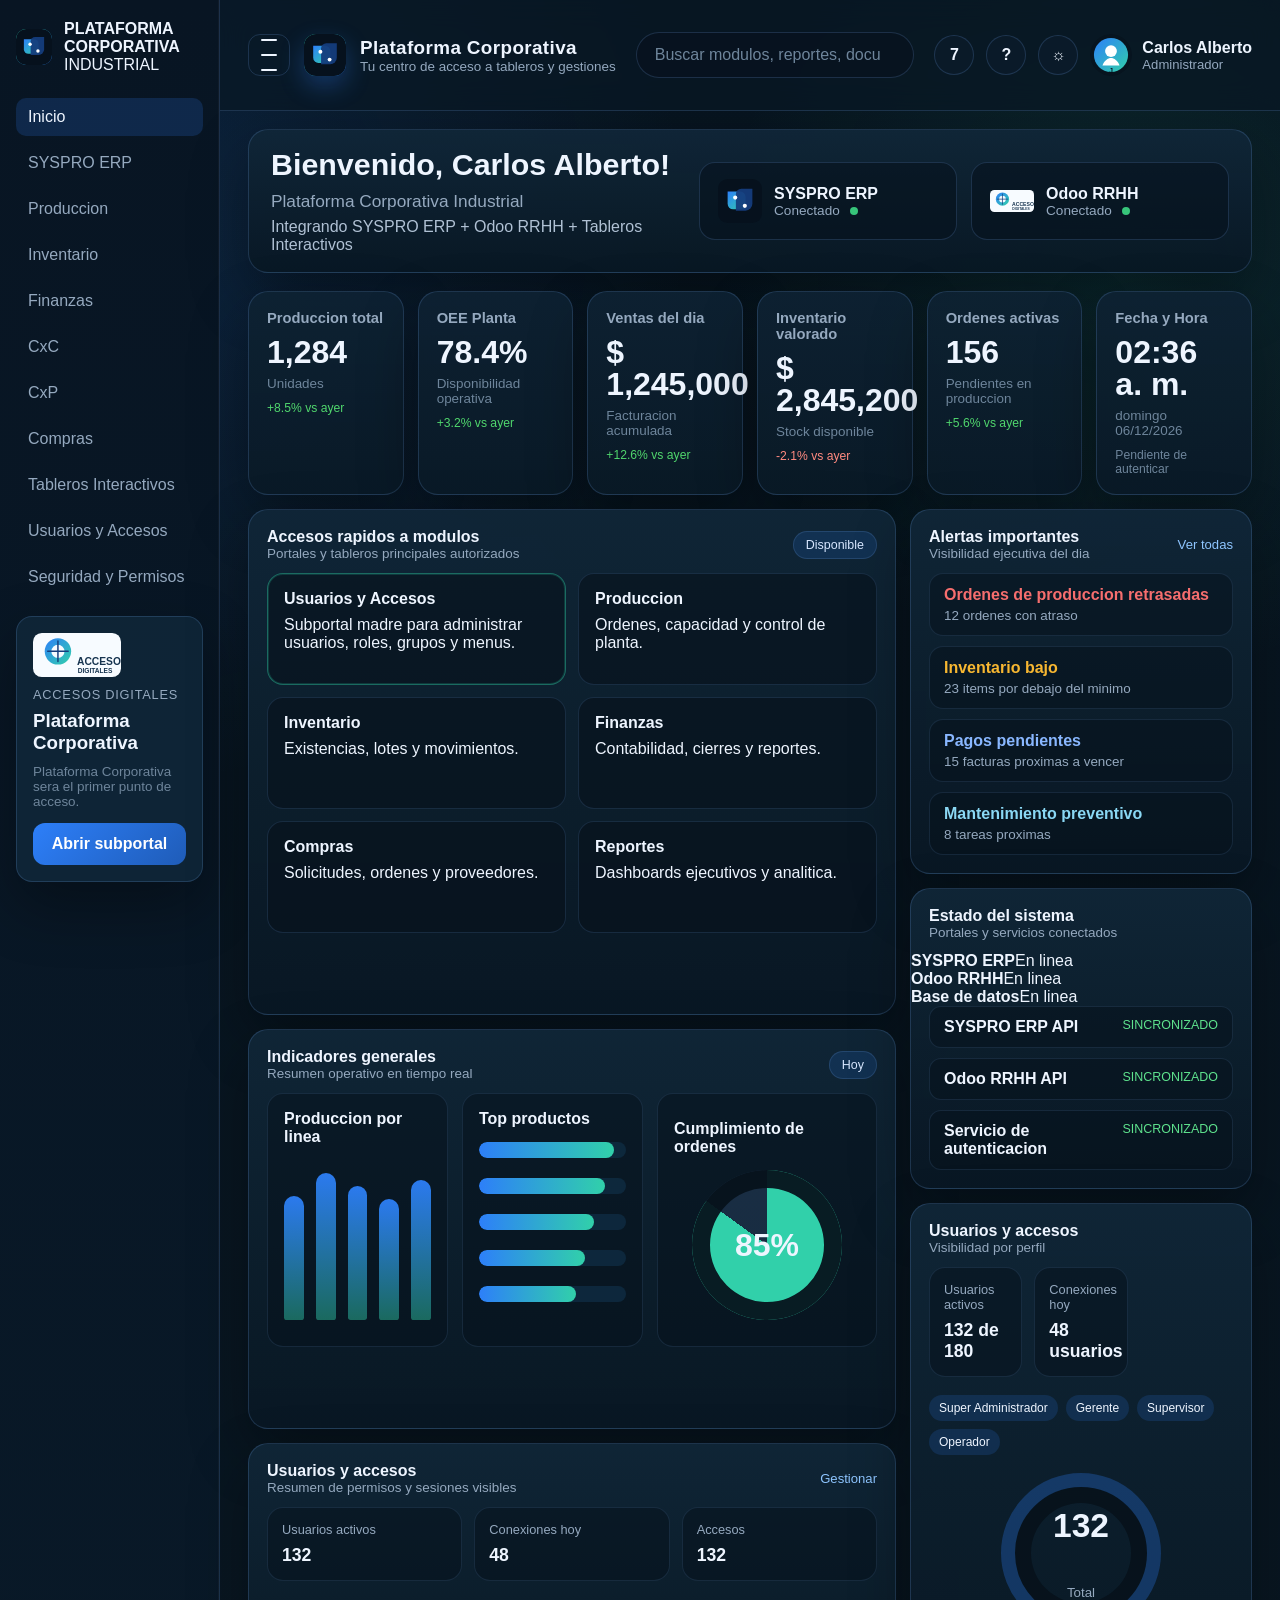
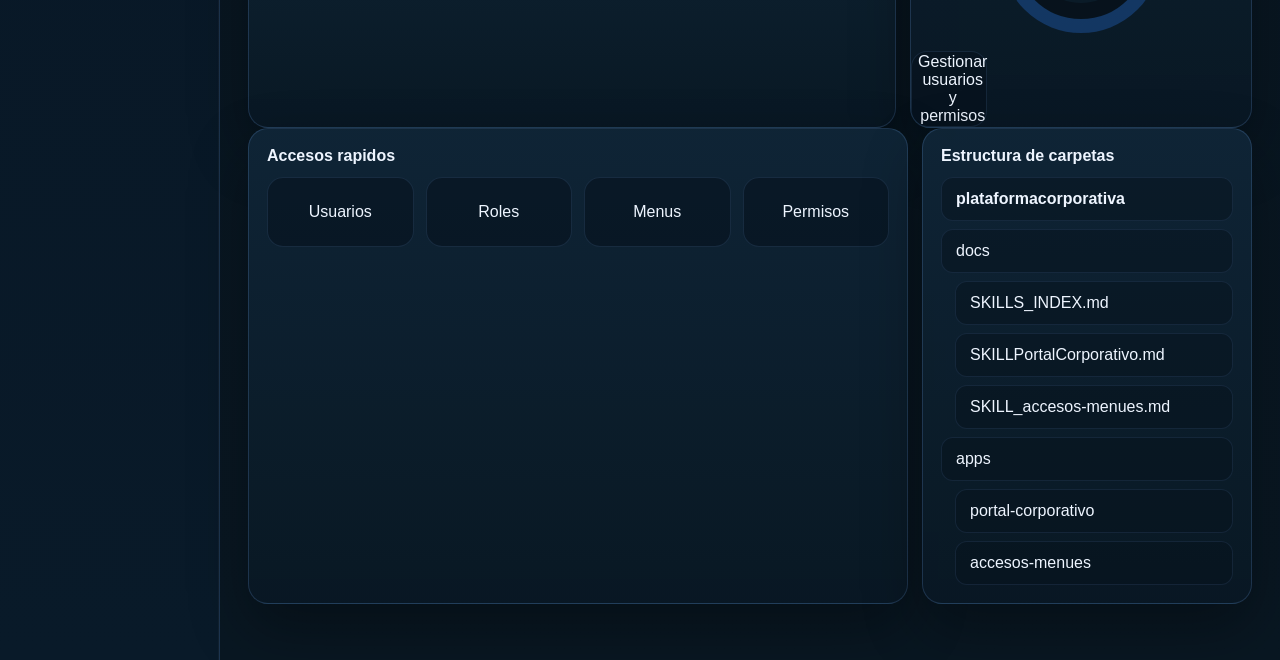
==== commit 6aab560a: "Finalize Portal Corporativo visual and mirror portal docs" ====
--- a/apps/portal-corporativo/index.html
+++ b/apps/portal-corporativo/index.html
@@ -3,16 +3,16 @@
   <head>
     <meta charset="utf-8" />
     <meta name="viewport" content="width=device-width, initial-scale=1" />
-    <title>Portal Corporativo</title>
+    <title>Plataforma Corporativa</title>
     <link rel="stylesheet" href="styles.css" />
   </head>
   <body>
     <div class="portal-corporativo-preview">
       <aside class="portal-sidebar preview-sidebar">
         <div class="preview-sidebar-brand">
-          <img class="preview-brand-mark" src="assets/brand-portal-corporativo.svg" alt="Portal Corporativo">
+          <img class="preview-brand-mark" src="assets/brand-portal-corporativo.svg" alt="Plataforma Corporativa">
           <div>
-            <strong>PORTAL CORPORATIVO</strong>
+            <strong>PLATAFORMA CORPORATIVA</strong>
             <span>INDUSTRIAL</span>
           </div>
         </div>
@@ -34,8 +34,8 @@
         <div class="preview-launch-card">
           <img class="preview-launch-logo" src="assets/brand-accesos-digitales.svg" alt="Accesos Digitales">
           <p>Accesos Digitales</p>
-          <h3>Portal de Usuarios y Accesos</h3>
-          <span id="portalLaunchStatus">Entrada principal para administracion de usuarios, roles y permisos</span>
+          <h3>Plataforma Corporativa</h3>
+          <span id="portalLaunchStatus">Entrada principal de la Plataforma Corporativa</span>
           <button class="portal-launch-button" type="button" data-target="accesos-menues">
             Abrir subportal
           </button>
@@ -51,9 +51,9 @@
               <span></span>
             </button>
             <div class="portal-brand">
-              <img class="portal-brand-mark" src="assets/brand-portal-corporativo.svg" alt="Portal Corporativo">
+              <img class="portal-brand-mark" src="assets/brand-portal-corporativo.svg" alt="Plataforma Corporativa">
               <div class="portal-brand-title">
-                <strong>Portal Corporativo Industrial</strong>
+                <strong>Plataforma Corporativa</strong>
                 <span id="portalWelcome">Integrando acceso, operacion y analitica</span>
               </div>
             </div>
@@ -81,7 +81,7 @@
           <section class="portal-hero">
             <div class="portal-hero-copy">
               <h1>Bienvenido, Carlos Alberto!</h1>
-              <p>Portal Corporativo Industrial</p>
+              <p>Plataforma Corporativa Industrial</p>
               <span>Integrando SYSPRO ERP + Odoo RRHH + Tableros Interactivos</span>
             </div>
 
